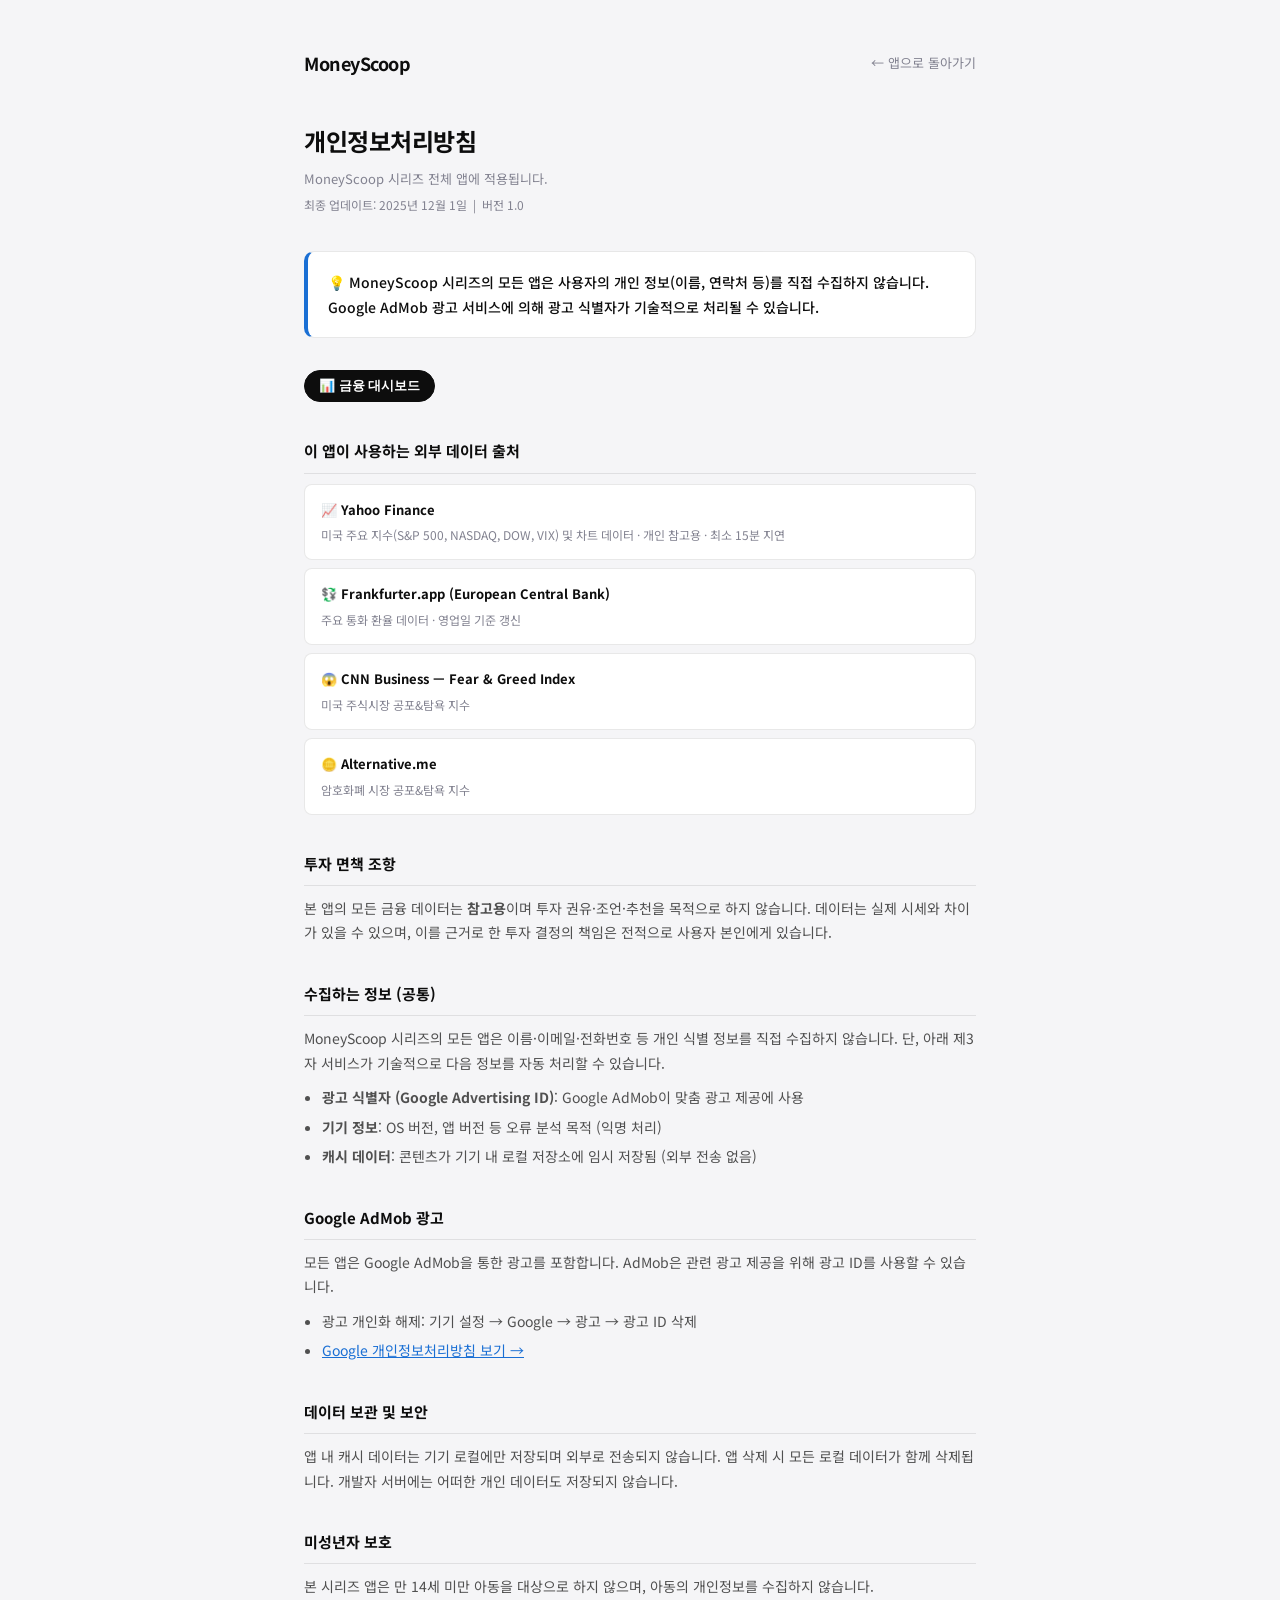
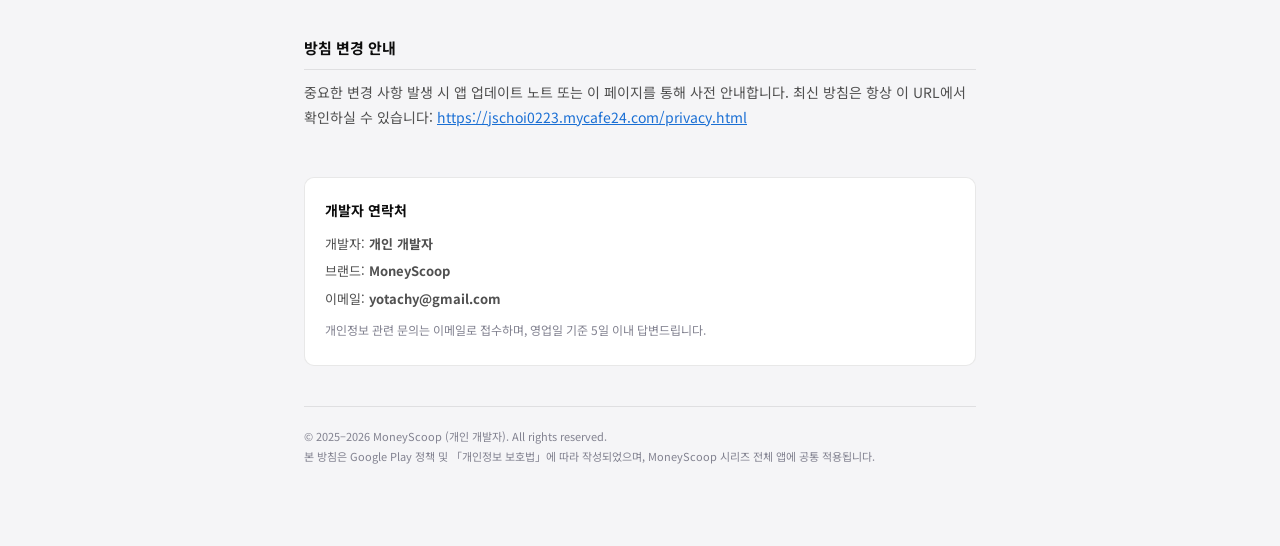
==== privacy.html @ 6d385b69 "a" ====
<!DOCTYPE html>
<html lang="ko">
<head>
  <meta charset="UTF-8" />
  <meta name="viewport" content="width=device-width, initial-scale=1.0" />
  <title>개인정보처리방침 — MoneyScoop</title>
  <link rel="preconnect" href="https://fonts.googleapis.com" />
  <link rel="preconnect" href="https://fonts.gstatic.com" crossorigin />
  <link href="https://fonts.googleapis.com/css2?family=Noto+Sans+KR:wght@400;500;600;700&display=swap" rel="stylesheet" />
  <style>
    *,*::before,*::after{box-sizing:border-box;margin:0;padding:0}
    :root{
      --bg:#f5f5f7;--txt-1:#0d0d0d;--txt-3:#505050;--txt-4:#828290;
      --rule:rgba(0,0,0,.09);--accent:#1a6fd4;
      --sans:'Noto Sans KR',-apple-system,sans-serif;
    }
    html,body{background:var(--bg);color:var(--txt-1);font-family:var(--sans);-webkit-font-smoothing:antialiased;line-height:1.75}
    .shell{max-width:720px;margin:0 auto;padding:48px 24px 80px}
    .topbar{display:flex;align-items:center;justify-content:space-between;margin-bottom:40px}
    .brand{font-size:18px;font-weight:700;color:var(--txt-1);text-decoration:none;letter-spacing:-0.5px}
    .back-link{font-size:13px;color:var(--txt-4);text-decoration:none}
    .back-link:hover{color:var(--txt-1)}
    .app-tabs{display:flex;gap:8px;flex-wrap:wrap;margin-bottom:32px}
    .app-tab{font-size:13px;font-weight:600;padding:6px 14px;border-radius:20px;border:1.5px solid var(--rule);background:#fff;cursor:pointer;color:var(--txt-3);transition:all .15s}
    .app-tab.active{background:var(--txt-1);color:#fff;border-color:var(--txt-1)}
    h1{font-size:24px;font-weight:700;letter-spacing:-0.5px;margin-bottom:6px}
    .subtitle{font-size:13px;color:var(--txt-4);margin-bottom:4px}
    .last-updated{font-size:12px;color:var(--txt-4);margin-bottom:36px}
    .notice-box{background:#fff;border-radius:10px;padding:18px 20px;margin-bottom:32px;border:1px solid var(--rule);border-left:4px solid var(--accent)}
    .notice-box p{font-size:14px;color:var(--txt-1);font-weight:500;margin:0}
    h2{font-size:15px;font-weight:700;margin-top:36px;margin-bottom:10px;padding-bottom:8px;border-bottom:1px solid var(--rule);color:var(--txt-1)}
    p{font-size:14px;color:var(--txt-3);margin-bottom:10px}
    ul{font-size:14px;color:var(--txt-3);padding-left:18px;margin-bottom:10px}
    li{margin-bottom:5px}
    a{color:var(--accent)}
    .app-section{display:none}
    .app-section.active{display:block}
    .source-card{background:#fff;border-radius:8px;padding:14px 16px;margin-bottom:8px;border:1px solid var(--rule)}
    .source-card-name{font-size:13px;font-weight:700;color:var(--txt-1);margin-bottom:3px}
    .source-card-desc{font-size:12px;color:var(--txt-4)}
    .contact-box{margin-top:48px;padding:20px;background:#fff;border-radius:10px;border:1px solid var(--rule)}
    .contact-box h3{font-size:14px;font-weight:700;margin-bottom:10px}
    .contact-row{font-size:13px;color:var(--txt-3);margin-bottom:5px}
    footer{margin-top:40px;padding-top:20px;border-top:1px solid var(--rule);font-size:11px;color:var(--txt-4);line-height:1.8}
  </style>
</head>
<body>
<div class="shell">

  <div class="topbar">
    <a class="brand" href="./index.html">MoneyScoop</a>
    <a class="back-link" href="./index.html">← 앱으로 돌아가기</a>
  </div>

  <h1>개인정보처리방침</h1>
  <p class="subtitle">MoneyScoop 시리즈 전체 앱에 적용됩니다.</p>
  <p class="last-updated">최종 업데이트: 2025년 12월 1일 &nbsp;|&nbsp; 버전 1.0</p>

  <div class="notice-box">
    <p>💡 MoneyScoop 시리즈의 모든 앱은 사용자의 개인 정보(이름, 연락처 등)를 직접 수집하지 않습니다. Google AdMob 광고 서비스에 의해 광고 식별자가 기술적으로 처리될 수 있습니다.</p>
  </div>

  <!-- 앱 탭: 향후 앱 추가 시 버튼과 섹션 함께 추가 -->
  <div class="app-tabs">
    <button class="app-tab active" onclick="switchApp(this,'moneyscoop1')">📊 금융 대시보드</button>
    <!-- 예시: <button class="app-tab" onclick="switchApp(this,'app2')">📈 앱 이름2</button> -->
  </div>

  <!-- 앱별 섹션: MoneyScoop 금융 대시보드 -->
  <div class="app-section active" id="section-moneyscoop1">
    <h2>이 앱이 사용하는 외부 데이터 출처</h2>
    <div class="source-card">
      <div class="source-card-name">📈 Yahoo Finance</div>
      <div class="source-card-desc">미국 주요 지수(S&amp;P 500, NASDAQ, DOW, VIX) 및 차트 데이터 · 개인 참고용 · 최소 15분 지연</div>
    </div>
    <div class="source-card">
      <div class="source-card-name">💱 Frankfurter.app (European Central Bank)</div>
      <div class="source-card-desc">주요 통화 환율 데이터 · 영업일 기준 갱신</div>
    </div>
    <div class="source-card">
      <div class="source-card-name">😱 CNN Business — Fear &amp; Greed Index</div>
      <div class="source-card-desc">미국 주식시장 공포&amp;탐욕 지수</div>
    </div>
    <div class="source-card">
      <div class="source-card-name">🪙 Alternative.me</div>
      <div class="source-card-desc">암호화폐 시장 공포&amp;탐욕 지수</div>
    </div>
    <h2>투자 면책 조항</h2>
    <p>본 앱의 모든 금융 데이터는 <strong>참고용</strong>이며 투자 권유·조언·추천을 목적으로 하지 않습니다. 데이터는 실제 시세와 차이가 있을 수 있으며, 이를 근거로 한 투자 결정의 책임은 전적으로 사용자 본인에게 있습니다.</p>
  </div>

  <!-- 공통 섹션 (전체 앱 동일 적용) -->
  <h2>수집하는 정보 (공통)</h2>
  <p>MoneyScoop 시리즈의 모든 앱은 이름·이메일·전화번호 등 개인 식별 정보를 직접 수집하지 않습니다. 단, 아래 제3자 서비스가 기술적으로 다음 정보를 자동 처리할 수 있습니다.</p>
  <ul>
    <li><strong>광고 식별자 (Google Advertising ID)</strong>: Google AdMob이 맞춤 광고 제공에 사용</li>
    <li><strong>기기 정보</strong>: OS 버전, 앱 버전 등 오류 분석 목적 (익명 처리)</li>
    <li><strong>캐시 데이터</strong>: 콘텐츠가 기기 내 로컬 저장소에 임시 저장됨 (외부 전송 없음)</li>
  </ul>

  <h2>Google AdMob 광고</h2>
  <p>모든 앱은 Google AdMob을 통한 광고를 포함합니다. AdMob은 관련 광고 제공을 위해 광고 ID를 사용할 수 있습니다.</p>
  <ul>
    <li>광고 개인화 해제: 기기 설정 → Google → 광고 → 광고 ID 삭제</li>
    <li><a href="https://policies.google.com/privacy" target="_blank">Google 개인정보처리방침 보기 →</a></li>
  </ul>

  <h2>데이터 보관 및 보안</h2>
  <p>앱 내 캐시 데이터는 기기 로컬에만 저장되며 외부로 전송되지 않습니다. 앱 삭제 시 모든 로컬 데이터가 함께 삭제됩니다. 개발자 서버에는 어떠한 개인 데이터도 저장되지 않습니다.</p>

  <h2>미성년자 보호</h2>
  <p>본 시리즈 앱은 만 14세 미만 아동을 대상으로 하지 않으며, 아동의 개인정보를 수집하지 않습니다.</p>

  <h2>방침 변경 안내</h2>
  <p>중요한 변경 사항 발생 시 앱 업데이트 노트 또는 이 페이지를 통해 사전 안내합니다. 최신 방침은 항상 이 URL에서 확인하실 수 있습니다: <a href="https://jschoi0223.mycafe24.com/privacy.html">https://jschoi0223.mycafe24.com/privacy.html</a></p>

  <div class="contact-box">
    <h3>개발자 연락처</h3>
    <div class="contact-row">개발자: <strong>개인 개발자</strong></div>
    <div class="contact-row">브랜드: <strong>MoneyScoop</strong></div>
    <div class="contact-row">이메일: <strong>yotachy@gmail.com</strong></div>
    <div class="contact-row" style="margin-top:8px;font-size:12px;color:var(--txt-4)">
      개인정보 관련 문의는 이메일로 접수하며, 영업일 기준 5일 이내 답변드립니다.
    </div>
  </div>

  <footer>
    <span id="footer-copyright"></span><br>
    본 방침은 Google Play 정책 및 「개인정보 보호법」에 따라 작성되었으며, MoneyScoop 시리즈 전체 앱에 공통 적용됩니다.
  </footer>
</div>

<script>
  document.getElementById('footer-copyright').textContent =
    '\u00a9 2025\u2013' + new Date().getFullYear() + ' MoneyScoop (\uac1c\uc778 \uac1c\ubc1c\uc790). All rights reserved.';

  function switchApp(btn, appId) {
    document.querySelectorAll('.app-tab').forEach(function(t){ t.classList.remove('active'); });
    document.querySelectorAll('.app-section').forEach(function(s){ s.classList.remove('active'); });
    btn.classList.add('active');
    var sec = document.getElementById('section-' + appId);
    if (sec) sec.classList.add('active');
  }
</script>
</body>
</html>
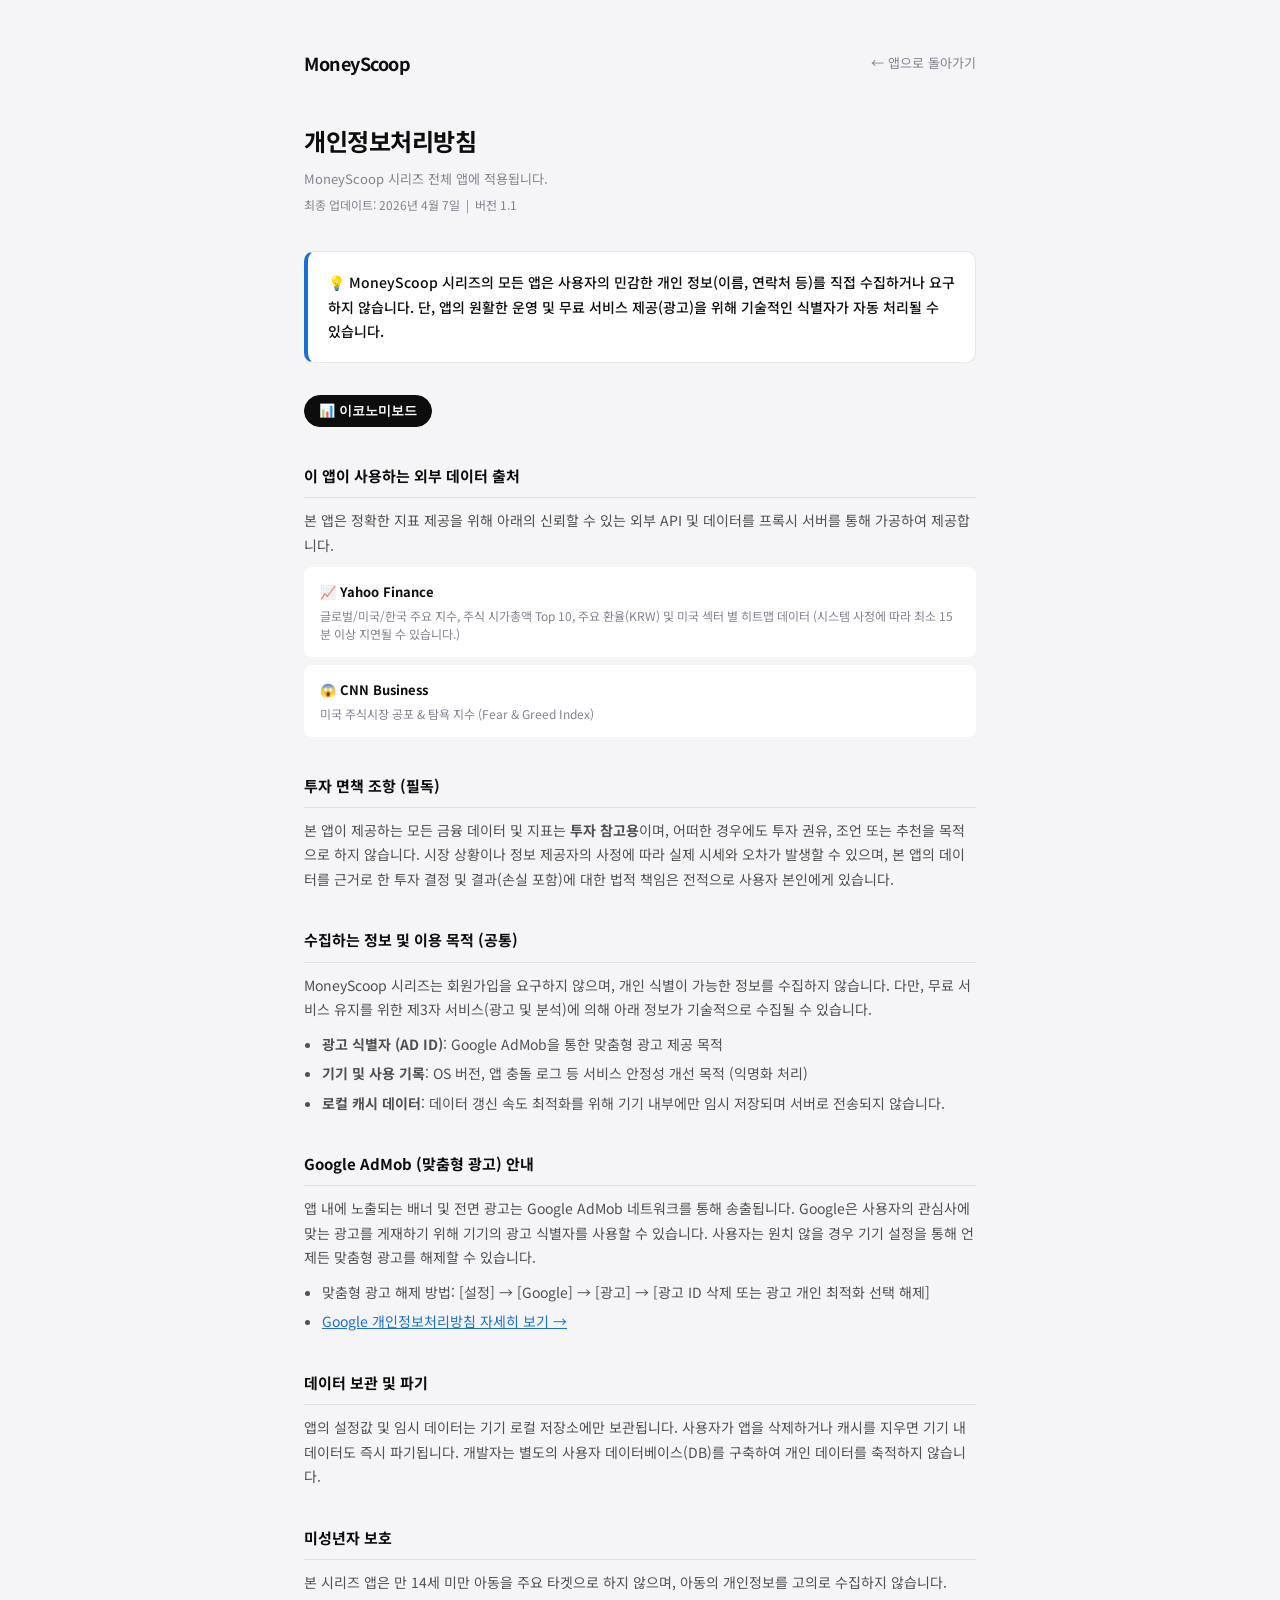
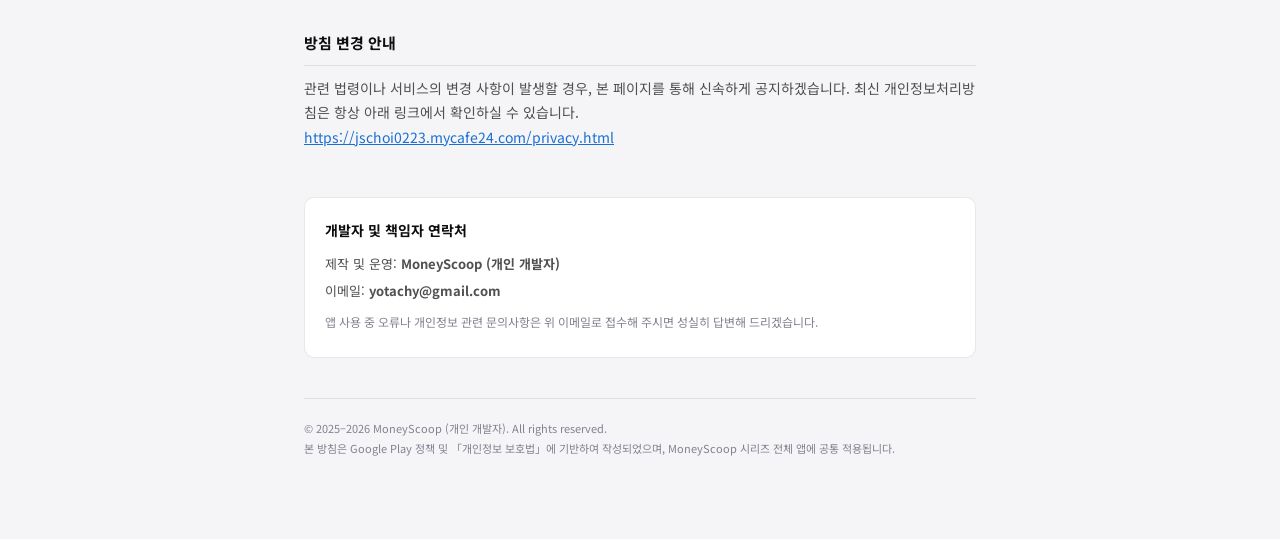
==== commit 945051fa: "Update privacy.html" ====
--- a/privacy.html
+++ b/privacy.html
@@ -35,9 +35,9 @@
     a{color:var(--accent)}
     .app-section{display:none}
     .app-section.active{display:block}
-    .source-card{background:#fff;border-radius:8px;padding:14px 16px;margin-bottom:8px;border:1px solid var(--rule)}
+    .source-card{background:#fff;border-radius:8px;padding:14px 16px;margin-bottom:8px;border:1px 시olid var(--rule)}
     .source-card-name{font-size:13px;font-weight:700;color:var(--txt-1);margin-bottom:3px}
-    .source-card-desc{font-size:12px;color:var(--txt-4)}
+    .source-card-desc{font-size:12px;color:var(--txt-4);line-height:1.5;}
     .contact-box{margin-top:48px;padding:20px;background:#fff;border-radius:10px;border:1px solid var(--rule)}
     .contact-box h3{font-size:14px;font-weight:700;margin-bottom:10px}
     .contact-row{font-size:13px;color:var(--txt-3);margin-bottom:5px}
@@ -54,79 +54,70 @@
 
   <h1>개인정보처리방침</h1>
   <p class="subtitle">MoneyScoop 시리즈 전체 앱에 적용됩니다.</p>
-  <p class="last-updated">최종 업데이트: 2025년 12월 1일 &nbsp;|&nbsp; 버전 1.0</p>
+  <p class="last-updated">최종 업데이트: 2026년 4월 7일 &nbsp;|&nbsp; 버전 1.1</p>
 
   <div class="notice-box">
-    <p>💡 MoneyScoop 시리즈의 모든 앱은 사용자의 개인 정보(이름, 연락처 등)를 직접 수집하지 않습니다. Google AdMob 광고 서비스에 의해 광고 식별자가 기술적으로 처리될 수 있습니다.</p>
+    <p>💡 MoneyScoop 시리즈의 모든 앱은 사용자의 민감한 개인 정보(이름, 연락처 등)를 직접 수집하거나 요구하지 않습니다. 단, 앱의 원활한 운영 및 무료 서비스 제공(광고)을 위해 기술적인 식별자가 자동 처리될 수 있습니다.</p>
   </div>
 
-  <!-- 앱 탭: 향후 앱 추가 시 버튼과 섹션 함께 추가 -->
   <div class="app-tabs">
-    <button class="app-tab active" onclick="switchApp(this,'moneyscoop1')">📊 금융 대시보드</button>
-    <!-- 예시: <button class="app-tab" onclick="switchApp(this,'app2')">📈 앱 이름2</button> -->
+    <button class="app-tab active" onclick="switchApp(this,'economyboard')">📊 이코노미보드</button>
+    </div>
+
+  <div class="app-section active" id="section-economyboard">
+    <h2>이 앱이 사용하는 외부 데이터 출처</h2>
+    <p>본 앱은 정확한 지표 제공을 위해 아래의 신뢰할 수 있는 외부 API 및 데이터를 프록시 서버를 통해 가공하여 제공합니다.</p>
+    <div class="source-card">
+      <div class="source-card-name">📈 Yahoo Finance</div>
+      <div class="source-card-desc">글로벌/미국/한국 주요 지수, 주식 시가총액 Top 10, 주요 환율(KRW) 및 미국 섹터 별 히트맵 데이터 (시스템 사정에 따라 최소 15분 이상 지연될 수 있습니다.)</div>
+    </div>
+    <div class="source-card">
+      <div class="source-card-name">😱 CNN Business</div>
+      <div class="source-card-desc">미국 주식시장 공포 &amp; 탐욕 지수 (Fear &amp; Greed Index)</div>
+    </div>
+    
+    <h2>투자 면책 조항 (필독)</h2>
+    <p>본 앱이 제공하는 모든 금융 데이터 및 지표는 <strong>투자 참고용</strong>이며, 어떠한 경우에도 투자 권유, 조언 또는 추천을 목적으로 하지 않습니다. 시장 상황이나 정보 제공자의 사정에 따라 실제 시세와 오차가 발생할 수 있으며, 본 앱의 데이터를 근거로 한 투자 결정 및 결과(손실 포함)에 대한 법적 책임은 전적으로 사용자 본인에게 있습니다.</p>
   </div>
 
-  <!-- 앱별 섹션: MoneyScoop 금융 대시보드 -->
-  <div class="app-section active" id="section-moneyscoop1">
-    <h2>이 앱이 사용하는 외부 데이터 출처</h2>
-    <div class="source-card">
-      <div class="source-card-name">📈 Yahoo Finance</div>
-      <div class="source-card-desc">미국 주요 지수(S&amp;P 500, NASDAQ, DOW, VIX) 및 차트 데이터 · 개인 참고용 · 최소 15분 지연</div>
-    </div>
-    <div class="source-card">
-      <div class="source-card-name">💱 Frankfurter.app (European Central Bank)</div>
-      <div class="source-card-desc">주요 통화 환율 데이터 · 영업일 기준 갱신</div>
-    </div>
-    <div class="source-card">
-      <div class="source-card-name">😱 CNN Business — Fear &amp; Greed Index</div>
-      <div class="source-card-desc">미국 주식시장 공포&amp;탐욕 지수</div>
-    </div>
-    <div class="source-card">
-      <div class="source-card-name">🪙 Alternative.me</div>
-      <div class="source-card-desc">암호화폐 시장 공포&amp;탐욕 지수</div>
-    </div>
-    <h2>투자 면책 조항</h2>
-    <p>본 앱의 모든 금융 데이터는 <strong>참고용</strong>이며 투자 권유·조언·추천을 목적으로 하지 않습니다. 데이터는 실제 시세와 차이가 있을 수 있으며, 이를 근거로 한 투자 결정의 책임은 전적으로 사용자 본인에게 있습니다.</p>
-  </div>
-
-  <!-- 공통 섹션 (전체 앱 동일 적용) -->
-  <h2>수집하는 정보 (공통)</h2>
-  <p>MoneyScoop 시리즈의 모든 앱은 이름·이메일·전화번호 등 개인 식별 정보를 직접 수집하지 않습니다. 단, 아래 제3자 서비스가 기술적으로 다음 정보를 자동 처리할 수 있습니다.</p>
+  <h2>수집하는 정보 및 이용 목적 (공통)</h2>
+  <p>MoneyScoop 시리즈는 회원가입을 요구하지 않으며, 개인 식별이 가능한 정보를 수집하지 않습니다. 다만, 무료 서비스 유지를 위한 제3자 서비스(광고 및 분석)에 의해 아래 정보가 기술적으로 수집될 수 있습니다.</p>
   <ul>
-    <li><strong>광고 식별자 (Google Advertising ID)</strong>: Google AdMob이 맞춤 광고 제공에 사용</li>
-    <li><strong>기기 정보</strong>: OS 버전, 앱 버전 등 오류 분석 목적 (익명 처리)</li>
-    <li><strong>캐시 데이터</strong>: 콘텐츠가 기기 내 로컬 저장소에 임시 저장됨 (외부 전송 없음)</li>
+    <li><strong>광고 식별자 (AD ID)</strong>: Google AdMob을 통한 맞춤형 광고 제공 목적</li>
+    <li><strong>기기 및 사용 기록</strong>: OS 버전, 앱 충돌 로그 등 서비스 안정성 개선 목적 (익명화 처리)</li>
+    <li><strong>로컬 캐시 데이터</strong>: 데이터 갱신 속도 최적화를 위해 기기 내부에만 임시 저장되며 서버로 전송되지 않습니다.</li>
   </ul>
 
-  <h2>Google AdMob 광고</h2>
-  <p>모든 앱은 Google AdMob을 통한 광고를 포함합니다. AdMob은 관련 광고 제공을 위해 광고 ID를 사용할 수 있습니다.</p>
+  <h2>Google AdMob (맞춤형 광고) 안내</h2>
+  <p>앱 내에 노출되는 배너 및 전면 광고는 Google AdMob 네트워크를 통해 송출됩니다. Google은 사용자의 관심사에 맞는 광고를 게재하기 위해 기기의 광고 식별자를 사용할 수 있습니다. 사용자는 원치 않을 경우 기기 설정을 통해 언제든 맞춤형 광고를 해제할 수 있습니다.</p>
   <ul>
-    <li>광고 개인화 해제: 기기 설정 → Google → 광고 → 광고 ID 삭제</li>
-    <li><a href="https://policies.google.com/privacy" target="_blank">Google 개인정보처리방침 보기 →</a></li>
+    <li>맞춤형 광고 해제 방법: [설정] → [Google] → [광고] → [광고 ID 삭제 또는 광고 개인 최적화 선택 해제]</li>
+    <li><a href="https://policies.google.com/privacy" target="_blank" rel="noopener">Google 개인정보처리방침 자세히 보기 →</a></li>
   </ul>
 
-  <h2>데이터 보관 및 보안</h2>
-  <p>앱 내 캐시 데이터는 기기 로컬에만 저장되며 외부로 전송되지 않습니다. 앱 삭제 시 모든 로컬 데이터가 함께 삭제됩니다. 개발자 서버에는 어떠한 개인 데이터도 저장되지 않습니다.</p>
+  <h2>데이터 보관 및 파기</h2>
+  <p>앱의 설정값 및 임시 데이터는 기기 로컬 저장소에만 보관됩니다. 사용자가 앱을 삭제하거나 캐시를 지우면 기기 내 데이터도 즉시 파기됩니다. 개발자는 별도의 사용자 데이터베이스(DB)를 구축하여 개인 데이터를 축적하지 않습니다.</p>
 
   <h2>미성년자 보호</h2>
-  <p>본 시리즈 앱은 만 14세 미만 아동을 대상으로 하지 않으며, 아동의 개인정보를 수집하지 않습니다.</p>
+  <p>본 시리즈 앱은 만 14세 미만 아동을 주요 타겟으로 하지 않으며, 아동의 개인정보를 고의로 수집하지 않습니다.</p>
 
   <h2>방침 변경 안내</h2>
-  <p>중요한 변경 사항 발생 시 앱 업데이트 노트 또는 이 페이지를 통해 사전 안내합니다. 최신 방침은 항상 이 URL에서 확인하실 수 있습니다: <a href="https://jschoi0223.mycafe24.com/privacy.html">https://jschoi0223.mycafe24.com/privacy.html</a></p>
+  <p>관련 법령이나 서비스의 변경 사항이 발생할 경우, 본 페이지를 통해 신속하게 공지하겠습니다. 최신 개인정보처리방침은 항상 아래 링크에서 확인하실 수 있습니다.<br>
+    <a href="https://jschoi0223.mycafe24.com/privacy.html">https://jschoi0223.mycafe24.com/privacy.html</a>
+  </p>
 
   <div class="contact-box">
-    <h3>개발자 연락처</h3>
-    <div class="contact-row">개발자: <strong>개인 개발자</strong></div>
-    <div class="contact-row">브랜드: <strong>MoneyScoop</strong></div>
+    <h3>개발자 및 책임자 연락처</h3>
+    <div class="contact-row">제작 및 운영: <strong>MoneyScoop (개인 개발자)</strong></div>
     <div class="contact-row">이메일: <strong>yotachy@gmail.com</strong></div>
     <div class="contact-row" style="margin-top:8px;font-size:12px;color:var(--txt-4)">
-      개인정보 관련 문의는 이메일로 접수하며, 영업일 기준 5일 이내 답변드립니다.
+      앱 사용 중 오류나 개인정보 관련 문의사항은 위 이메일로 접수해 주시면 성실히 답변해 드리겠습니다.
     </div>
   </div>
 
   <footer>
     <span id="footer-copyright"></span><br>
-    본 방침은 Google Play 정책 및 「개인정보 보호법」에 따라 작성되었으며, MoneyScoop 시리즈 전체 앱에 공통 적용됩니다.
+    본 방침은 Google Play 정책 및 「개인정보 보호법」에 기반하여 작성되었으며, MoneyScoop 시리즈 전체 앱에 공통 적용됩니다.
   </footer>
 </div>
 
@@ -135,12 +126,15 @@
     '\u00a9 2025\u2013' + new Date().getFullYear() + ' MoneyScoop (\uac1c\uc778 \uac1c\ubc1c\uc790). All rights reserved.';
 
   function switchApp(btn, appId) {
+    // 모든 탭과 섹션 비활성화
     document.querySelectorAll('.app-tab').forEach(function(t){ t.classList.remove('active'); });
     document.querySelectorAll('.app-section').forEach(function(s){ s.classList.remove('active'); });
+    
+    // 클릭된 탭과 해당 섹션 활성화
     btn.classList.add('active');
     var sec = document.getElementById('section-' + appId);
     if (sec) sec.classList.add('active');
   }
 </script>
 </body>
-</html>
+</html>
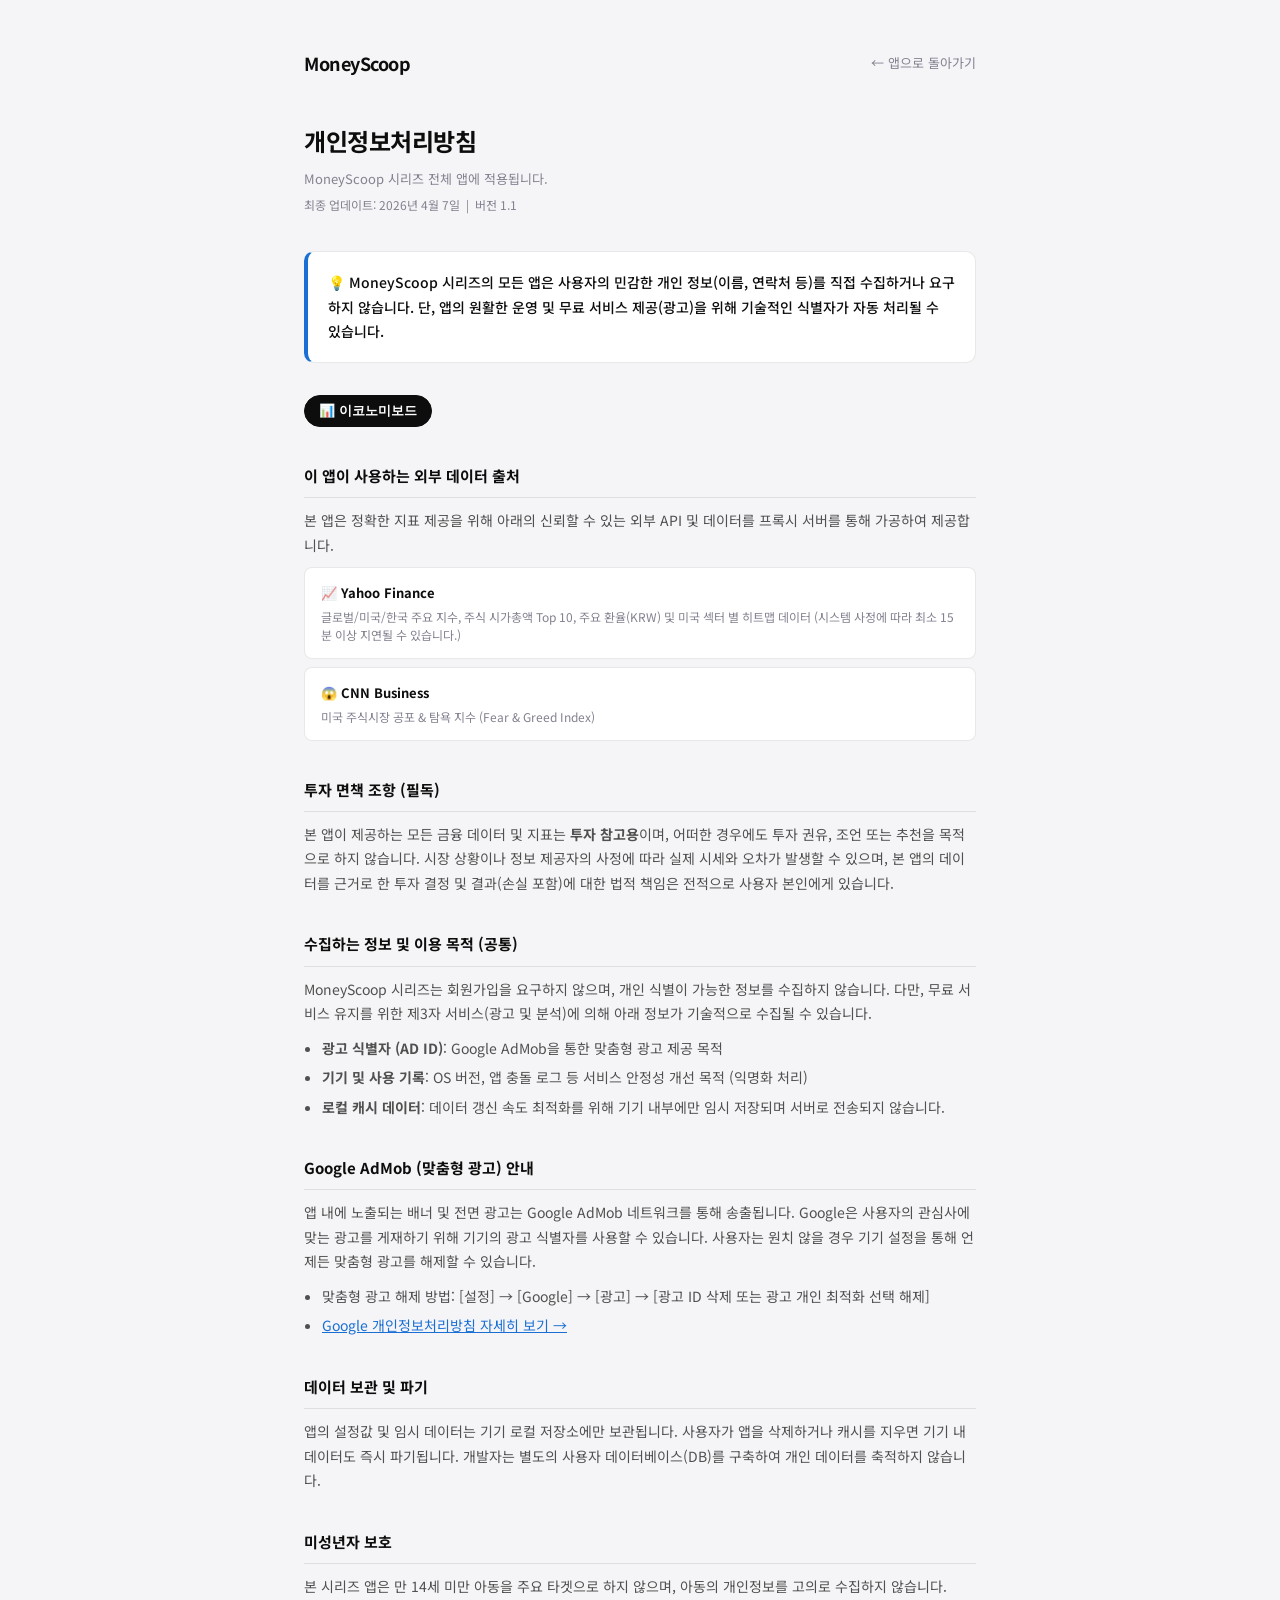
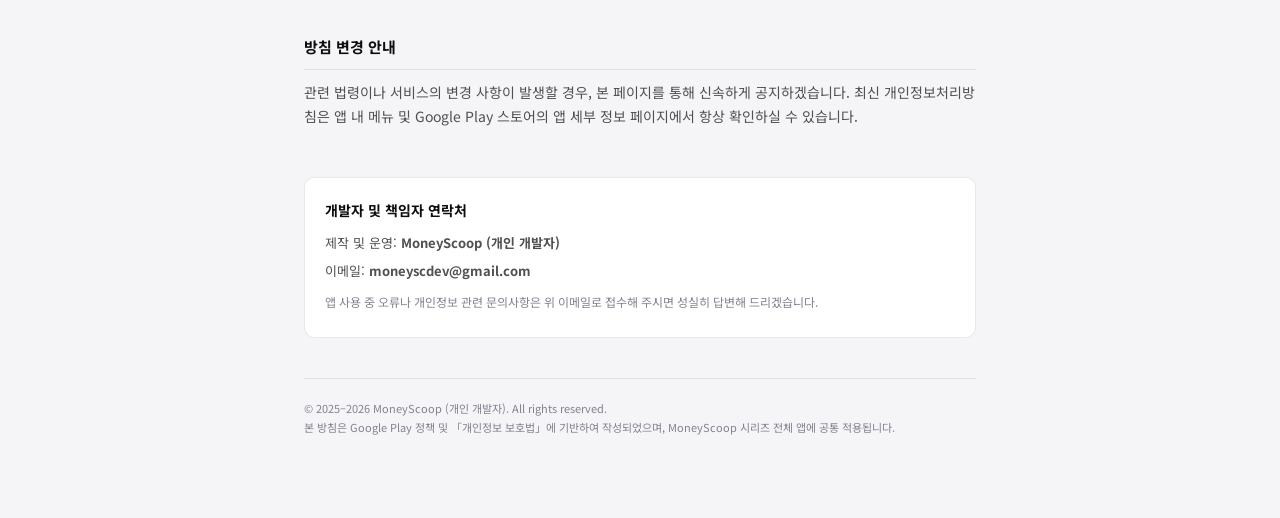
==== commit 4a6e68ad: "Update privacy.html" ====
--- a/privacy.html
+++ b/privacy.html
@@ -35,7 +35,7 @@
     a{color:var(--accent)}
     .app-section{display:none}
     .app-section.active{display:block}
-    .source-card{background:#fff;border-radius:8px;padding:14px 16px;margin-bottom:8px;border:1px 시olid var(--rule)}
+    .source-card{background:#fff;border-radius:8px;padding:14px 16px;margin-bottom:8px;border:1px solid var(--rule)}
     .source-card-name{font-size:13px;font-weight:700;color:var(--txt-1);margin-bottom:3px}
     .source-card-desc{font-size:12px;color:var(--txt-4);line-height:1.5;}
     .contact-box{margin-top:48px;padding:20px;background:#fff;border-radius:10px;border:1px solid var(--rule)}
@@ -48,8 +48,8 @@
 <div class="shell">
 
   <div class="topbar">
-    <a class="brand" href="./index.html">MoneyScoop</a>
-    <a class="back-link" href="./index.html">← 앱으로 돌아가기</a>
+    <a class="brand" href="index.html">MoneyScoop</a>
+    <a class="back-link" href="index.html">← 앱으로 돌아가기</a>
   </div>
 
   <h1>개인정보처리방침</h1>
@@ -62,7 +62,7 @@
 
   <div class="app-tabs">
     <button class="app-tab active" onclick="switchApp(this,'economyboard')">📊 이코노미보드</button>
-    </div>
+  </div>
 
   <div class="app-section active" id="section-economyboard">
     <h2>이 앱이 사용하는 외부 데이터 출처</h2>
@@ -102,14 +102,12 @@
   <p>본 시리즈 앱은 만 14세 미만 아동을 주요 타겟으로 하지 않으며, 아동의 개인정보를 고의로 수집하지 않습니다.</p>
 
   <h2>방침 변경 안내</h2>
-  <p>관련 법령이나 서비스의 변경 사항이 발생할 경우, 본 페이지를 통해 신속하게 공지하겠습니다. 최신 개인정보처리방침은 항상 아래 링크에서 확인하실 수 있습니다.<br>
-    <a href="https://jschoi0223.mycafe24.com/privacy.html">https://jschoi0223.mycafe24.com/privacy.html</a>
-  </p>
+  <p>관련 법령이나 서비스의 변경 사항이 발생할 경우, 본 페이지를 통해 신속하게 공지하겠습니다. 최신 개인정보처리방침은 앱 내 메뉴 및 Google Play 스토어의 앱 세부 정보 페이지에서 항상 확인하실 수 있습니다.</p>
 
   <div class="contact-box">
     <h3>개발자 및 책임자 연락처</h3>
     <div class="contact-row">제작 및 운영: <strong>MoneyScoop (개인 개발자)</strong></div>
-    <div class="contact-row">이메일: <strong>yotachy@gmail.com</strong></div>
+    <div class="contact-row">이메일: <strong>moneyscdev@gmail.com</strong></div>
     <div class="contact-row" style="margin-top:8px;font-size:12px;color:var(--txt-4)">
       앱 사용 중 오류나 개인정보 관련 문의사항은 위 이메일로 접수해 주시면 성실히 답변해 드리겠습니다.
     </div>
@@ -126,11 +124,8 @@
     '\u00a9 2025\u2013' + new Date().getFullYear() + ' MoneyScoop (\uac1c\uc778 \uac1c\ubc1c\uc790). All rights reserved.';
 
   function switchApp(btn, appId) {
-    // 모든 탭과 섹션 비활성화
     document.querySelectorAll('.app-tab').forEach(function(t){ t.classList.remove('active'); });
     document.querySelectorAll('.app-section').forEach(function(s){ s.classList.remove('active'); });
-    
-    // 클릭된 탭과 해당 섹션 활성화
     btn.classList.add('active');
     var sec = document.getElementById('section-' + appId);
     if (sec) sec.classList.add('active');
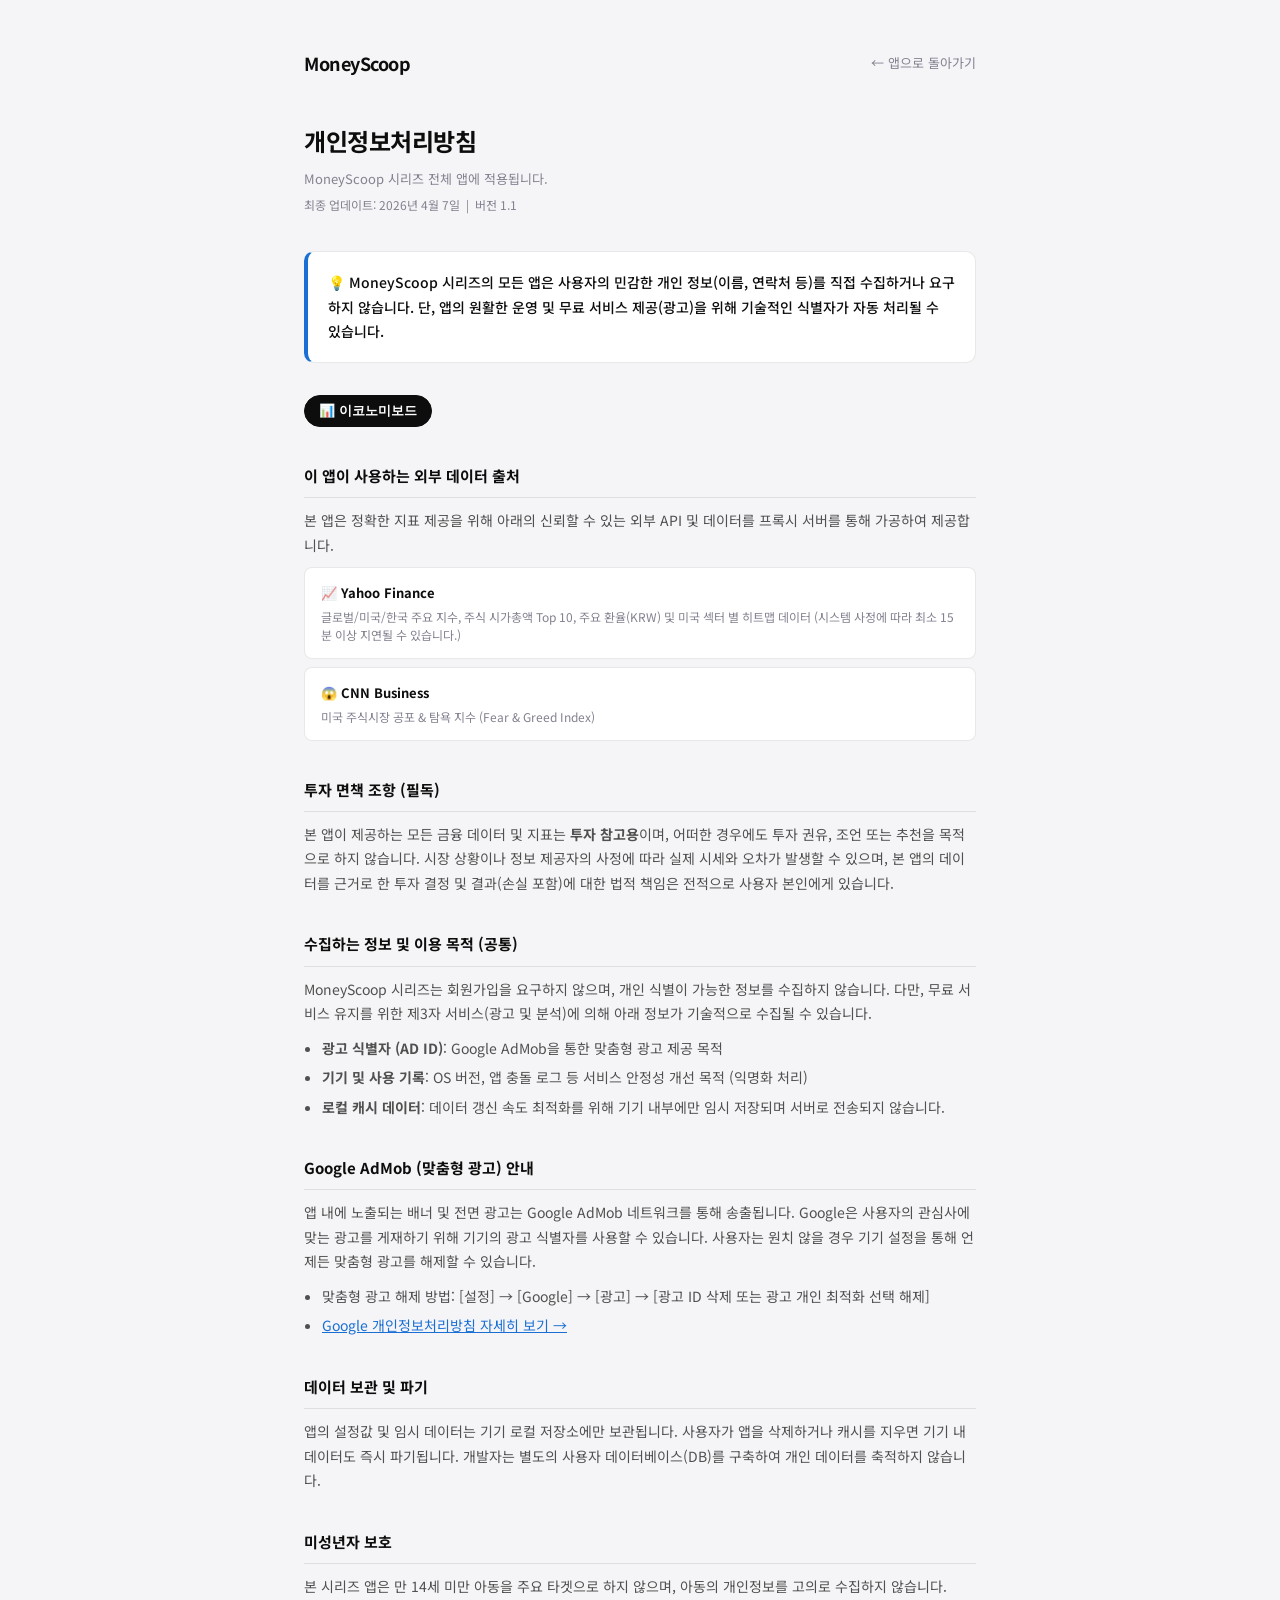
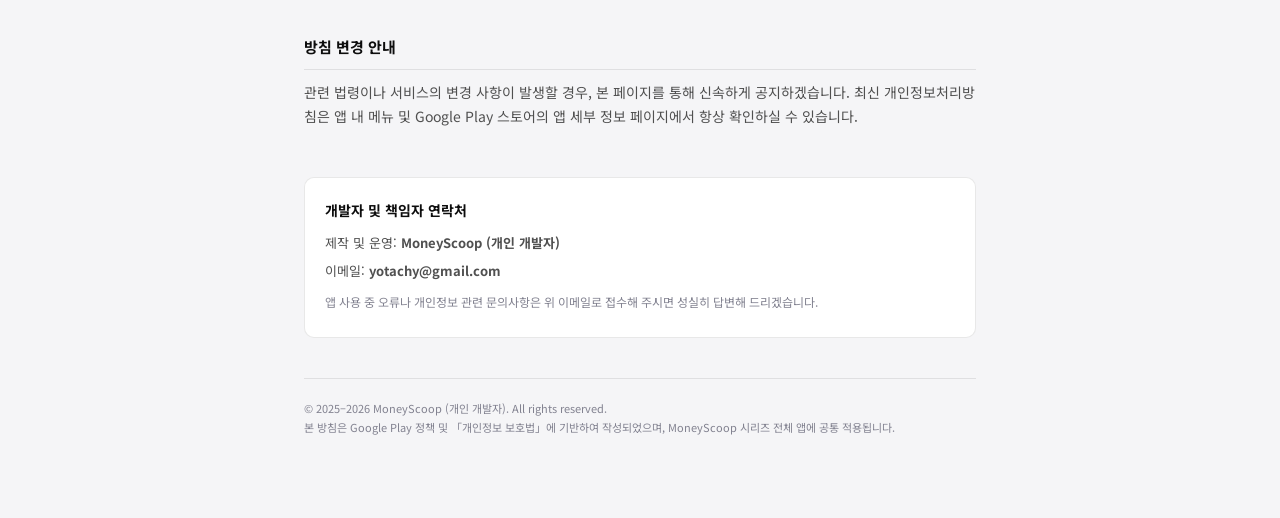
==== commit b6f7e1df: "Update privacy.html" ====
--- a/privacy.html
+++ b/privacy.html
@@ -107,7 +107,7 @@
   <div class="contact-box">
     <h3>개발자 및 책임자 연락처</h3>
     <div class="contact-row">제작 및 운영: <strong>MoneyScoop (개인 개발자)</strong></div>
-    <div class="contact-row">이메일: <strong>moneyscdev@gmail.com</strong></div>
+    <div class="contact-row">이메일: <strong>yotachy@gmail.com</strong></div>
     <div class="contact-row" style="margin-top:8px;font-size:12px;color:var(--txt-4)">
       앱 사용 중 오류나 개인정보 관련 문의사항은 위 이메일로 접수해 주시면 성실히 답변해 드리겠습니다.
     </div>
